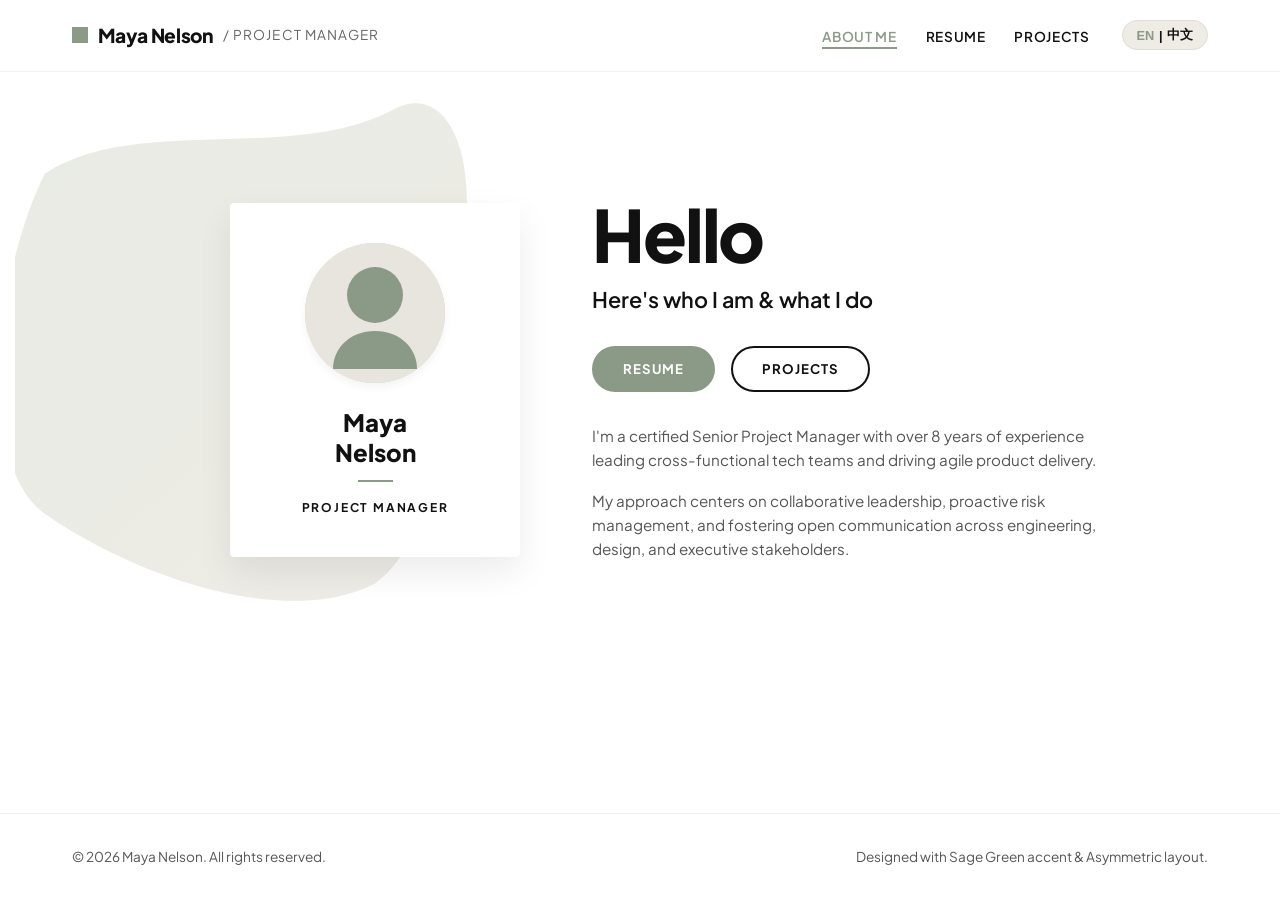
==== index.html @ 282d98e1 "Feat: Initialize project structure with HTML, CSS, and JS files" ====
<!DOCTYPE html>
<html lang="en">
<head>
    <meta charset="UTF-8">
    <meta name="viewport" content="width=device-width, initial-scale=1.0">
    <title>Maya Nelson | About Me</title>
    <!-- Google Fonts -->
    <link rel="preconnect" href="https://fonts.googleapis.com">
    <link rel="preconnect" href="https://fonts.gstatic.com" crossorigin>
    <link href="https://fonts.googleapis.com/css2?family=Plus+Jakarta+Sans:wght@300;400;500;600;700;800&family=Noto+Sans+TC:wght@300;400;500;700&display=swap" rel="stylesheet">
    
    <!-- 連結 CSS -->
    <link rel="stylesheet" href="css/style.css">
</head>
<body data-page="about">

    <!-- 頂部導覽列 -->
    <header class="navbar">
        <div class="container nav-container">
            <a href="index.html" class="brand-logo">
                <span class="brand-square"></span>
                <span id="nav-name">Maya Nelson</span>
                <span class="brand-title" id="nav-title">/ PROJECT MANAGER</span>
            </a>

            <div class="nav-right">
                <nav>
                    <ul class="nav-links">
                        <li><a href="index.html" class="nav-link active" id="nav-about">ABOUT ME</a></li>
                        <li><a href="resume.html" class="nav-link" id="nav-resume">RESUME</a></li>
                        <li><a href="projects.html" class="nav-link" id="nav-projects">PROJECTS</a></li>
                    </ul>
                </nav>

                <button class="lang-switch-btn" onclick="toggleLanguage()" id="lang-btn">
                    <span>EN</span> | <span class="active-lang">繁中</span>
                </button>
            </div>
        </div>
    </header>

    <!-- 主內容區：About Me -->
    <main class="page-view active">
        <section class="hero-section container">
            <div class="hero-grid">
                
                <div class="hero-left-block">
                    <div class="hero-bg-card"></div>
                    <div class="profile-card">
                        <div class="avatar-container">
                            <svg width="140" height="140" viewBox="0 0 140 140" fill="none" xmlns="http://www.w3.org/2000/svg">
                                <rect width="140" height="140" fill="#E8E5DF"/>
                                <circle cx="70" cy="52" r="28" fill="#8A9A86"/>
                                <path d="M70 88C45 88 28 105 28 126H112C112 105 95 88 70 88Z" fill="#8A9A86"/>
                            </svg>
                        </div>
                        <h2 class="profile-name" id="card-name">Maya<br>Nelson</h2>
                        <div class="profile-divider"></div>
                        <p class="profile-subtitle" id="card-title">PROJECT MANAGER</p>
                    </div>
                </div>

                <div class="hero-right-content">
                    <h1 class="hero-title" id="hero-title">Hello</h1>
                    <p class="hero-subtitle" id="hero-subtitle">Here's who I am & what I do</p>
                    
                    <div class="hero-buttons">
                        <a href="resume.html" class="btn btn-primary" id="btn-resume">RESUME</a>
                        <a href="projects.html" class="btn btn-outline" id="btn-projects">PROJECTS</a>
                    </div>

                    <div class="hero-description">
                        <p id="hero-p1">
                            I'm a certified Senior Project Manager with over 8 years of experience leading cross-functional tech teams and driving agile product delivery.
                        </p>
                        <p id="hero-p2">
                            My approach centers on collaborative leadership, proactive risk management, and fostering open communication across engineering, design, and executive stakeholders.
                        </p>
                    </div>
                </div>

            </div>
        </section>
    </main>

    <footer class="footer">
        <div class="container footer-content">
            <p id="footer-copy">&copy; 2026 Maya Nelson. All rights reserved.</p>
            <p id="footer-tag">Designed with Sage Green accent &amp; Asymmetric layout.</p>
        </div>
    </footer>

    <!-- 連結 JS -->
    <script src="js/main.js"></script>
</body>
</html>
---- css/style.css ----
/* CSS Reset & Variables */
:root {
    --color-bg: #FFFFFF;
    --color-text-main: #111111;
    --color-text-muted: #555555;
    --color-accent: #8A9A86; /* Sage Green */
    --color-accent-hover: #72826E;
    --color-secondary-bg: #EFECE6; /* Warm Gray / Off-white */
    --color-card-bg: #F9F8F6;
    --color-border: #E0DDD7;
    --font-family: 'Plus Jakarta Sans', 'Noto Sans TC', system-ui, -apple-system, sans-serif;
    --transition-speed: 0.3s;
    --max-width: 1200px;
}

* {
    margin: 0;
    padding: 0;
    box-sizing: border-box;
}

html {
    scroll-behavior: smooth;
}

body {
    font-family: var(--font-family);
    background-color: var(--color-bg);
    color: var(--color-text-main);
    line-height: 1.6;
    min-height: 100vh;
    display: flex;
    flex-direction: column;
}

/* Utility Classes */
.container {
    max-width: var(--max-width);
    margin: 0 auto;
    padding: 0 2rem;
    width: 100%;
}

/* Top Navigation Bar */
.navbar {
    background-color: var(--color-bg);
    position: sticky;
    top: 0;
    z-index: 1000;
    padding: 1.25rem 0;
    border-bottom: 1px solid rgba(0,0,0,0.05);
}

.nav-container {
    display: flex;
    justify-content: space-between;
    align-items: center;
}

.brand-logo {
    display: flex;
    align-items: center;
    gap: 0.6rem;
    text-decoration: none;
    color: var(--color-text-main);
    font-weight: 800;
    font-size: 1.2rem;
    letter-spacing: -0.02em;
}

.brand-square {
    width: 16px;
    height: 16px;
    background-color: var(--color-accent);
    display: inline-block;
    flex-shrink: 0;
}

.brand-title {
    font-weight: 400;
    font-size: 0.85rem;
    color: #666666;
    letter-spacing: 0.08em;
    text-transform: uppercase;
}

.nav-right {
    display: flex;
    align-items: center;
    gap: 2rem;
}

.nav-links {
    display: flex;
    gap: 1.8rem;
    list-style: none;
}

.nav-link {
    text-decoration: none;
    color: var(--color-text-main);
    font-size: 0.85rem;
    font-weight: 600;
    letter-spacing: 0.05em;
    text-transform: uppercase;
    transition: color var(--transition-speed);
    cursor: pointer;
    position: relative;
    padding-bottom: 4px;
}

.nav-link:hover, .nav-link.active {
    color: var(--color-accent);
}

.nav-link.active::after {
    content: '';
    position: absolute;
    bottom: 0;
    left: 0;
    width: 100%;
    height: 2px;
    background-color: var(--color-accent);
}

/* Language Switcher Toggle */
.lang-switch-btn {
    background: var(--color-secondary-bg);
    border: 1px solid var(--color-border);
    padding: 0.35rem 0.85rem;
    border-radius: 20px;
    font-size: 0.8rem;
    font-weight: 700;
    color: var(--color-text-main);
    cursor: pointer;
    display: flex;
    align-items: center;
    gap: 0.3rem;
    transition: all var(--transition-speed);
}

.lang-switch-btn:hover {
    border-color: var(--color-accent);
    background-color: #E8E4DC;
}

.lang-switch-btn span.active-lang {
    color: var(--color-accent);
}

/* Main View Container */
.page-view {
    display: none;
    flex: 1;
    animation: fadeIn 0.4s ease-in-out forwards;
}

.page-view.active {
    display: block;
}

@keyframes fadeIn {
    from { opacity: 0; transform: translateY(6px); }
    to { opacity: 1; transform: translateY(0); }
}

/* Hero Section - Asymmetric Double-Layer Layout */
.hero-section {
    padding: 3rem 0 5rem 0;
    position: relative;
}

.hero-grid {
    display: grid;
    grid-template-columns: 42% 58%;
    align-items: center;
    min-height: 520px;
    position: relative;
}

.hero-left-block {
    position: relative;
    height: 100%;
    display: flex;
    align-items: center;
    justify-content: center;
}

.hero-bg-card {
    position: absolute;
    top: -5%;
    left: -5%;
    width: 100%;
    height: 110%;
    background: linear-gradient(135deg, #E8EBE4 0%, #EFECE6 100%);
    z-index: 1;
    clip-path: path('M 30,80 C 120,20 280,70 380,15 C 450,-20 480,120 420,240 C 370,340 440,430 360,490 C 260,540 100,470 30,420 C -40,370 -20,180 30,80 Z');
    transition: all 0.5s ease;
}

@media (max-width: 1024px) {
    .hero-bg-card {
        clip-path: path('M 20,50 C 90,10 210,50 290,10 C 340,-10 370,90 320,180 C 280,250 330,330 270,370 C 190,410 80,360 20,320 C -30,280 -15,140 20,50 Z');
    }
}

.profile-card {
    position: relative;
    z-index: 2;
    background-color: var(--color-bg);
    width: 290px;
    padding: 2.5rem 1.8rem;
    box-shadow: 0 15px 35px rgba(0, 0, 0, 0.08);
    border-radius: 4px;
    text-align: center;
    margin-left: auto;
    margin-right: 1.5rem;
}

.avatar-container {
    width: 140px;
    height: 140px;
    margin: 0 auto 1.5rem auto;
    border-radius: 50%;
    overflow: hidden;
    background-color: #D8D3CD;
    display: flex;
    align-items: center;
    justify-content: center;
    box-shadow: 0 4px 10px rgba(0,0,0,0.05);
}

.profile-name {
    font-size: 1.5rem;
    font-weight: 800;
    color: var(--color-text-main);
    margin-bottom: 0.6rem;
    line-height: 1.25;
}

.profile-divider {
    width: 35px;
    height: 2px;
    background-color: var(--color-accent);
    margin: 0.8rem auto;
}

.profile-subtitle {
    font-size: 0.75rem;
    font-weight: 700;
    letter-spacing: 0.15em;
    color: var(--color-text-main);
    text-transform: uppercase;
    margin-top: 1rem;
}

.hero-right-content {
    padding-left: 3rem;
    z-index: 3;
}

.hero-title {
    font-size: 4.5rem;
    font-weight: 800;
    line-height: 1;
    margin-bottom: 0.8rem;
    color: var(--color-text-main);
    letter-spacing: -0.03em;
}

.hero-subtitle {
    font-size: 1.35rem;
    font-weight: 600;
    color: var(--color-text-main);
    margin-bottom: 1.8rem;
}

.hero-buttons {
    display: flex;
    gap: 1rem;
    margin-bottom: 2rem;
}

.btn {
    display: inline-flex;
    align-items: center;
    justify-content: center;
    padding: 0.65rem 1.8rem;
    border-radius: 50px;
    font-size: 0.825rem;
    font-weight: 700;
    letter-spacing: 0.08em;
    text-transform: uppercase;
    text-decoration: none;
    cursor: pointer;
    transition: all var(--transition-speed);
    border: 2px solid transparent;
}

.btn-primary {
    background-color: var(--color-accent);
    color: #FFFFFF;
    border-color: var(--color-accent);
}

.btn-primary:hover {
    background-color: var(--color-accent-hover);
    border-color: var(--color-accent-hover);
    transform: translateY(-2px);
}

.btn-outline {
    background-color: transparent;
    color: var(--color-text-main);
    border-color: var(--color-text-main);
}

.btn-outline:hover {
    background-color: var(--color-text-main);
    color: #FFFFFF;
    transform: translateY(-2px);
}

.hero-description {
    font-size: 0.95rem;
    color: var(--color-text-muted);
    max-width: 520px;
    display: flex;
    flex-direction: column;
    gap: 1rem;
}

/* Projects Section */
.section-padding {
    padding: 4rem 0;
}

.section-header {
    margin-bottom: 2.5rem;
    display: flex;
    justify-content: space-between;
    align-items: flex-end;
}

.section-title {
    font-size: 2rem;
    font-weight: 800;
    color: var(--color-text-main);
    letter-spacing: -0.02em;
}

.section-title-line {
    width: 40px;
    height: 3px;
    background-color: var(--color-accent);
    margin-top: 0.5rem;
}

.projects-grid {
    display: grid;
    grid-template-columns: repeat(2, 1fr);
    gap: 2.5rem;
}

.project-card {
    background-color: #FFFFFF;
    border: 1px solid var(--color-border);
    border-radius: 8px;
    overflow: hidden;
    transition: transform var(--transition-speed), box-shadow var(--transition-speed);
    display: flex;
    flex-direction: column;
}

.project-card:hover {
    transform: translateY(-6px);
    box-shadow: 0 12px 28px rgba(0,0,0,0.07);
}

.project-img-wrapper {
    width: 100%;
    height: 240px;
    background-color: var(--color-secondary-bg);
    overflow: hidden;
    position: relative;
}

.project-img {
    width: 100%;
    height: 100%;
    object-fit: cover;
    transition: transform 0.5s ease;
}

.project-card:hover .project-img {
    transform: scale(1.03);
}

.project-content {
    padding: 1.8rem;
    display: flex;
    flex-direction: column;
    flex: 1;
}

.project-tag {
    font-size: 0.7rem;
    font-weight: 700;
    text-transform: uppercase;
    letter-spacing: 0.1em;
    color: var(--color-accent);
    margin-bottom: 0.5rem;
}

.project-title {
    font-size: 1.3rem;
    font-weight: 700;
    color: var(--color-text-main);
    margin-bottom: 0.8rem;
}

.project-desc {
    font-size: 0.9rem;
    color: var(--color-text-muted);
    margin-bottom: 1.5rem;
    flex: 1;
}

.link-btn {
    font-size: 0.8rem;
    font-weight: 700;
    text-decoration: none;
    color: var(--color-text-main);
    display: inline-flex;
    align-items: center;
    gap: 0.4rem;
    transition: color var(--transition-speed);
    cursor: pointer;
}

.link-btn:hover {
    color: var(--color-accent);
}

/* Page Headers */
.page-header {
    background-color: var(--color-secondary-bg);
    padding: 3.5rem 0;
    margin-bottom: 3rem;
    text-align: center;
}

.page-title {
    font-size: 2.75rem;
    font-weight: 800;
    margin-bottom: 0.5rem;
}

.page-subtitle {
    font-size: 1rem;
    color: var(--color-text-muted);
    max-width: 600px;
    margin: 0 auto;
}

/* Resume Layout */
.resume-layout {
    display: grid;
    grid-template-columns: 1fr 2fr;
    gap: 3rem;
    margin-bottom: 4rem;
}

.resume-section-title {
    font-size: 1.5rem;
    font-weight: 700;
    margin-bottom: 1.5rem;
    position: relative;
    padding-bottom: 0.5rem;
}

.resume-section-title::after {
    content: '';
    position: absolute;
    bottom: 0;
    left: 0;
    width: 30px;
    height: 3px;
    background-color: var(--color-accent);
}

.resume-item {
    margin-bottom: 2rem;
    background: #FAFAFA;
    padding: 1.5rem;
    border-left: 3px solid var(--color-accent);
    border-radius: 0 6px 6px 0;
}

.resume-date {
    font-size: 0.8rem;
    font-weight: 700;
    color: var(--color-accent);
    margin-bottom: 0.3rem;
}

.resume-role {
    font-size: 1.15rem;
    font-weight: 700;
}

.resume-company {
    font-size: 0.9rem;
    color: var(--color-text-muted);
    margin-bottom: 0.8rem;
}

.resume-skills-list {
    display: flex;
    flex-wrap: wrap;
    gap: 0.5rem;
    list-style: none;
}

.skill-tag {
    background-color: var(--color-secondary-bg);
    padding: 0.4rem 0.8rem;
    border-radius: 4px;
    font-size: 0.8rem;
    font-weight: 600;
    color: var(--color-text-main);
}

/* Contact Section Grid & Card */
.contact-grid {
    display: grid;
    grid-template-columns: 1fr 1.5fr;
    gap: 2.5rem;
    margin-bottom: 4rem;
}

.contact-info-card {
    background-color: var(--color-secondary-bg);
    padding: 2.5rem;
    border-radius: 8px;
    display: flex;
    flex-direction: column;
    gap: 1.5rem;
}

.info-item h4 {
    font-size: 0.8rem;
    text-transform: uppercase;
    letter-spacing: 0.1em;
    color: var(--color-accent);
    margin-bottom: 0.3rem;
}

.info-item p {
    font-size: 1rem;
    font-weight: 600;
    color: var(--color-text-main);
}

.contact-form-card {
    border: 1px solid var(--color-border);
    padding: 2.5rem;
    border-radius: 8px;
    background-color: #FFFFFF;
}

.form-group {
    margin-bottom: 1.25rem;
}

.form-label {
    display: block;
    font-size: 0.85rem;
    font-weight: 700;
    margin-bottom: 0.4rem;
}

.form-input, .form-textarea {
    width: 100%;
    padding: 0.75rem 1rem;
    border: 1px solid var(--color-border);
    border-radius: 4px;
    font-family: inherit;
    font-size: 0.9rem;
    outline: none;
    transition: border-color var(--transition-speed);
}

.form-input:focus, .form-textarea:focus {
    border-color: var(--color-accent);
}

/* Footer */
.footer {
    background-color: var(--color-bg);
    border-top: 1px solid rgba(0,0,0,0.06);
    padding: 2rem 0;
    margin-top: auto;
}

.footer-content {
    display: flex;
    justify-content: space-between;
    align-items: center;
    font-size: 0.85rem;
    color: var(--color-text-muted);
}

/* Message Box Toast */
.toast-message {
    position: fixed;
    bottom: 2rem;
    right: 2rem;
    background-color: var(--color-text-main);
    color: #FFFFFF;
    padding: 1rem 1.5rem;
    border-radius: 6px;
    box-shadow: 0 10px 20px rgba(0,0,0,0.15);
    display: none;
    z-index: 2000;
    animation: slideUp 0.3s ease forwards;
}

@keyframes slideUp {
    from { transform: translateY(20px); opacity: 0; }
    to { transform: translateY(0); opacity: 1; }
}

/* RESPONSIVE DESIGN (RWD < 720px) */
@media (max-width: 720px) {
    .navbar { padding: 1rem 0; }
    .nav-container { flex-direction: column; gap: 1rem; }
    .nav-right { flex-direction: column; gap: 1rem; width: 100%; }
    .nav-links { gap: 1rem; flex-wrap: wrap; justify-content: center; }
    .hero-grid { grid-template-columns: 1fr; gap: 2.5rem; min-height: auto; }
    .hero-left-block { height: auto; }
    .hero-bg-card { width: 100%; height: 100%; }
    .profile-card { width: 100%; max-width: 320px; margin: 2rem auto; }
    .hero-right-content { padding-left: 0; text-align: center; }
    .hero-title { font-size: 3.2rem; }
    .hero-subtitle { font-size: 1.1rem; }
    .hero-buttons { justify-content: center; }
    .hero-description { margin: 0 auto; text-align: left; }
    .projects-grid, .resume-layout, .contact-grid { grid-template-columns: 1fr; }
    .footer-content { flex-direction: column; gap: 1rem; text-align: center; }
}
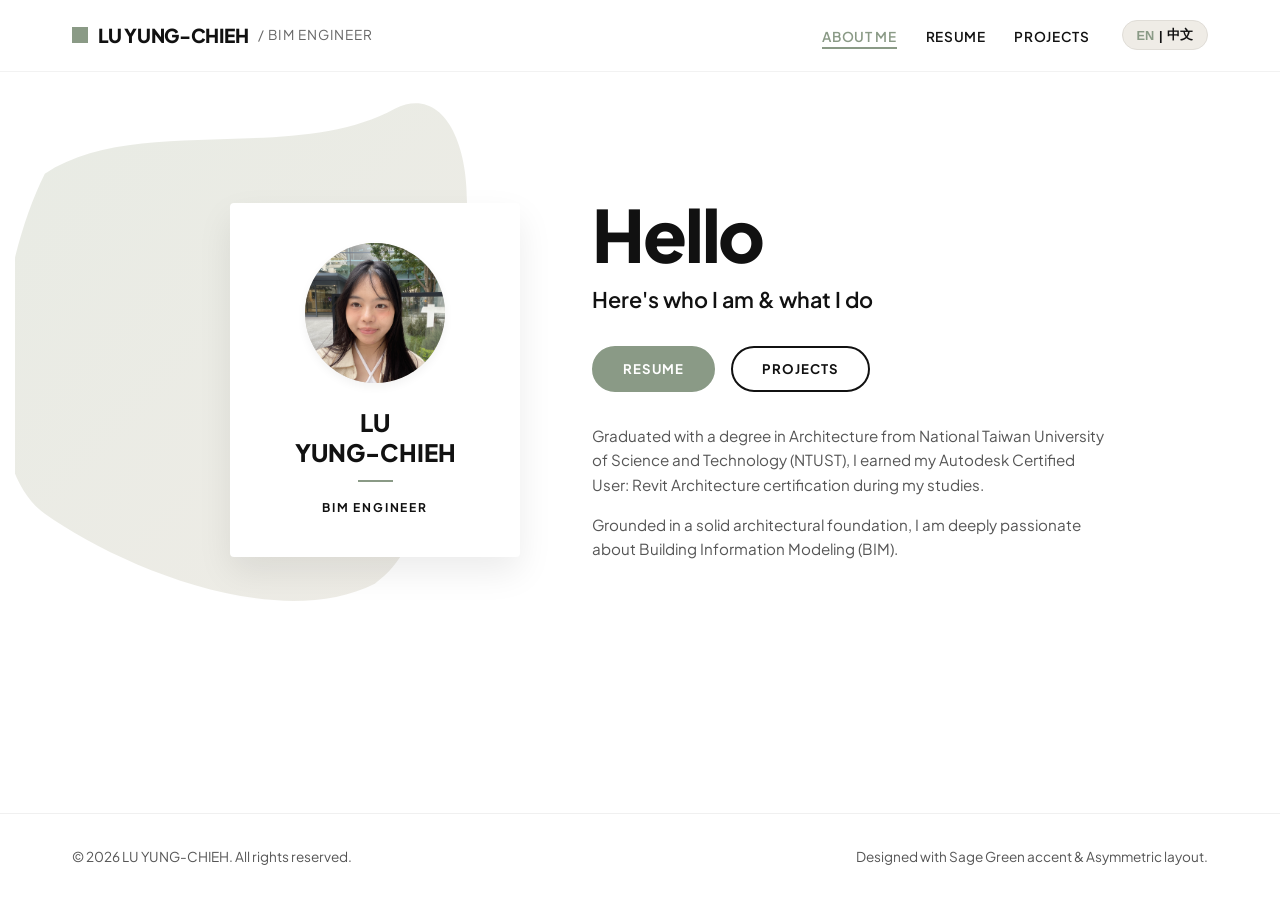
==== commit 9b8bba08: "feat: update homepage profile and text" ====
--- a/index.html
+++ b/index.html
@@ -3,7 +3,7 @@
 <head>
     <meta charset="UTF-8">
     <meta name="viewport" content="width=device-width, initial-scale=1.0">
-    <title>Maya Nelson | About Me</title>
+    <title>LU YUNG-CHIEH | About Me</title>
     <!-- Google Fonts -->
     <link rel="preconnect" href="https://fonts.googleapis.com">
     <link rel="preconnect" href="https://fonts.gstatic.com" crossorigin>
@@ -19,8 +19,8 @@
         <div class="container nav-container">
             <a href="index.html" class="brand-logo">
                 <span class="brand-square"></span>
-                <span id="nav-name">Maya Nelson</span>
-                <span class="brand-title" id="nav-title">/ PROJECT MANAGER</span>
+                <span id="nav-name">LU YUNG-CHIEH</span>
+                <span class="brand-title" id="nav-title">/ BIM ENGINEER</span>
             </a>
 
             <div class="nav-right">
@@ -48,15 +48,11 @@
                     <div class="hero-bg-card"></div>
                     <div class="profile-card">
                         <div class="avatar-container">
-                            <svg width="140" height="140" viewBox="0 0 140 140" fill="none" xmlns="http://www.w3.org/2000/svg">
-                                <rect width="140" height="140" fill="#E8E5DF"/>
-                                <circle cx="70" cy="52" r="28" fill="#8A9A86"/>
-                                <path d="M70 88C45 88 28 105 28 126H112C112 105 95 88 70 88Z" fill="#8A9A86"/>
-                            </svg>
+                            <img src="assets/profile.jpg" alt="Your name" style="width: 100%; height: 100%; object-fit: cover;">
                         </div>
-                        <h2 class="profile-name" id="card-name">Maya<br>Nelson</h2>
+                        <h2 class="profile-name" id="card-name">LU<br>YUNG-CHIEH</h2>
                         <div class="profile-divider"></div>
-                        <p class="profile-subtitle" id="card-title">PROJECT MANAGER</p>
+                        <p class="profile-subtitle" id="card-title">BIM ENGINEER</p>
                     </div>
                 </div>
 
@@ -71,10 +67,10 @@
 
                     <div class="hero-description">
                         <p id="hero-p1">
-                            I'm a certified Senior Project Manager with over 8 years of experience leading cross-functional tech teams and driving agile product delivery.
+                            Graduated with a degree in Architecture from National Taiwan University of Science and Technology (NTUST), I earned my Autodesk Certified User: Revit Architecture certification during my studies.
                         </p>
                         <p id="hero-p2">
-                            My approach centers on collaborative leadership, proactive risk management, and fostering open communication across engineering, design, and executive stakeholders.
+                            Grounded in a solid architectural foundation, I am deeply passionate about Building Information Modeling (BIM).
                         </p>
                     </div>
                 </div>
@@ -85,7 +81,7 @@
 
     <footer class="footer">
         <div class="container footer-content">
-            <p id="footer-copy">&copy; 2026 Maya Nelson. All rights reserved.</p>
+            <p id="footer-copy">&copy; 2026 LU YUNG-CHIEH. All rights reserved.</p>
             <p id="footer-tag">Designed with Sage Green accent &amp; Asymmetric layout.</p>
         </div>
     </footer>
